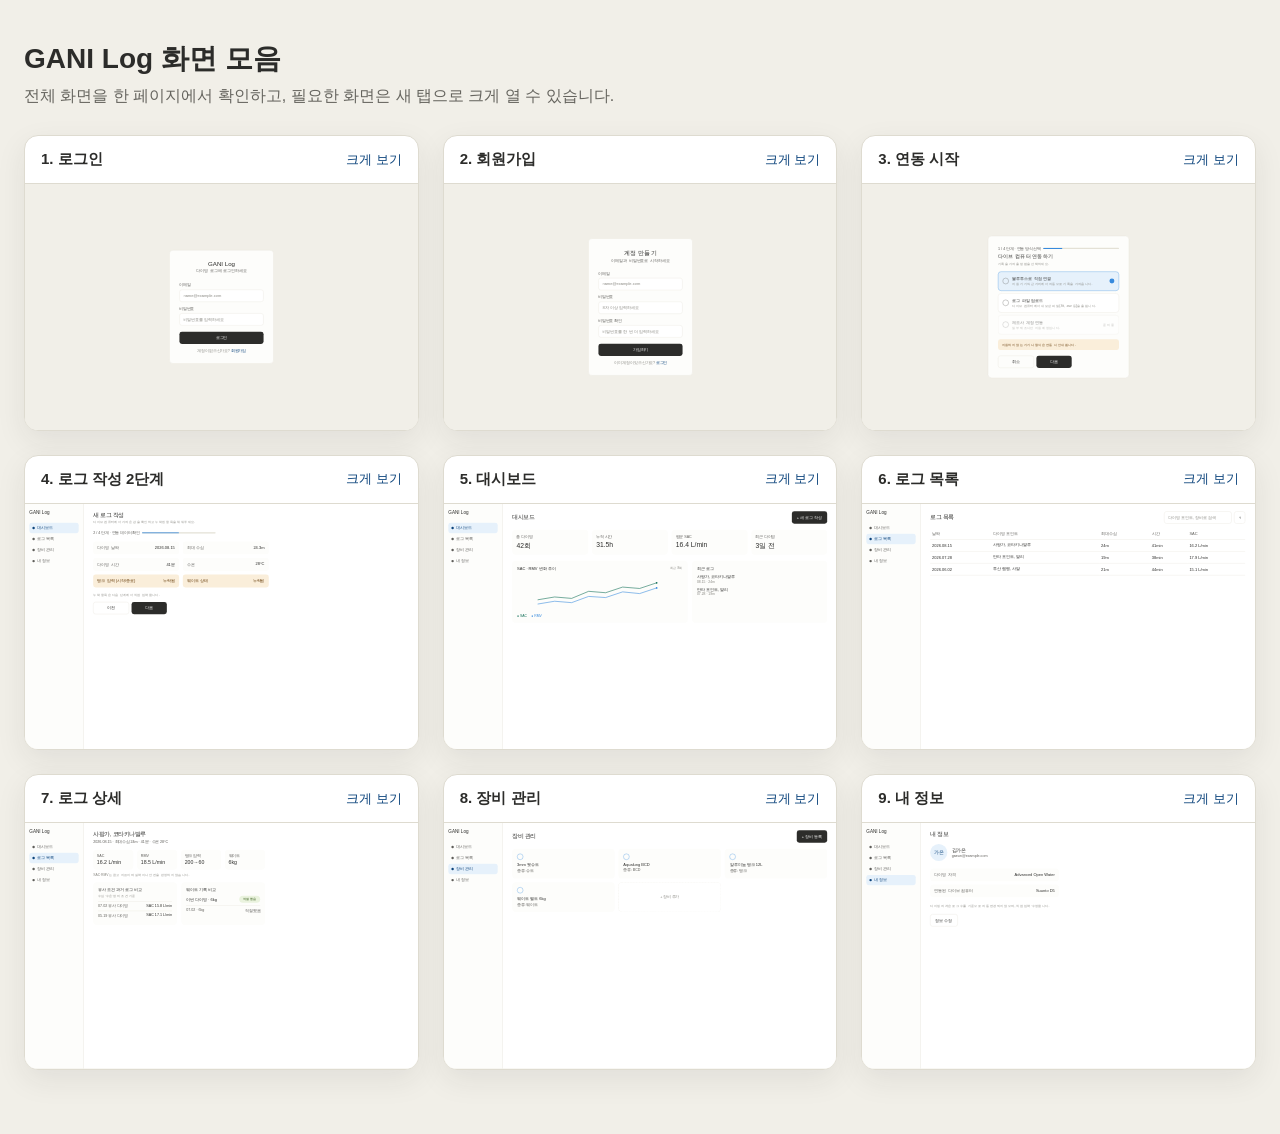
==== files/index.html @ 82be5b34 "Add gallery for all HTML screens" ====
<!doctype html>
<html lang="ko">
  <head>
    <meta charset="UTF-8" />
    <meta name="viewport" content="width=device-width, initial-scale=1" />
    <title>GANI Log 화면 모음</title>
    <style>
      * {
        box-sizing: border-box;
      }

      body {
        margin: 0;
        background: #f1efe8;
        color: #2c2c2a;
        font-family:
          "Pretendard", "Noto Sans KR", "Apple SD Gothic Neo", sans-serif;
      }

      main {
        width: min(1600px, 100%);
        margin: 0 auto;
        padding: 40px 24px 64px;
      }

      header {
        margin-bottom: 28px;
      }

      h1 {
        margin: 0 0 8px;
        font-size: 28px;
      }

      header p {
        margin: 0;
        color: #66655f;
      }

      .gallery {
        display: grid;
        grid-template-columns: repeat(auto-fit, minmax(340px, 1fr));
        gap: 24px;
      }

      .screen {
        overflow: hidden;
        border: 1px solid #dedbd0;
        border-radius: 14px;
        background: #ffffff;
        box-shadow: 0 10px 30px rgba(44, 44, 42, 0.08);
      }

      .screen-title {
        display: flex;
        align-items: center;
        justify-content: space-between;
        padding: 14px 16px;
        border-bottom: 1px solid #dedbd0;
      }

      .screen-title h2 {
        margin: 0;
        font-size: 15px;
      }

      .screen-title a {
        color: #0c447c;
        font-size: 13px;
        text-decoration: none;
      }

      .screen-title a:hover {
        text-decoration: underline;
      }

      .preview {
        position: relative;
        width: 100%;
        overflow: hidden;
        background: #f1efe8;
      }

      iframe {
        position: absolute;
        top: 0;
        left: 0;
        width: 1280px;
        height: 800px;
        border: 0;
        transform-origin: top left;
        pointer-events: none;
      }
    </style>
  </head>
  <body>
    <main>
      <header>
        <h1>GANI Log 화면 모음</h1>
        <p>
          전체 화면을 한 페이지에서 확인하고, 필요한 화면은 새 탭으로 크게 열 수
          있습니다.
        </p>
      </header>

      <section class="gallery" aria-label="GANI Log 화면 미리보기">
        <article class="screen">
          <div class="screen-title">
            <h2>1. 로그인</h2>
            <a href="1-로그인.html" target="_blank">크게 보기</a>
          </div>
          <div class="preview">
            <iframe src="1-로그인.html" title="로그인 화면"></iframe>
          </div>
        </article>
        <article class="screen">
          <div class="screen-title">
            <h2>2. 회원가입</h2>
            <a href="2-회원가입.html" target="_blank">크게 보기</a>
          </div>
          <div class="preview">
            <iframe src="2-회원가입.html" title="회원가입 화면"></iframe>
          </div>
        </article>
        <article class="screen">
          <div class="screen-title">
            <h2>3. 연동 시작</h2>
            <a href="3-연동시작.html" target="_blank">크게 보기</a>
          </div>
          <div class="preview">
            <iframe src="3-연동시작.html" title="연동 시작 화면"></iframe>
          </div>
        </article>
        <article class="screen">
          <div class="screen-title">
            <h2>4. 로그 작성 2단계</h2>
            <a href="4-로그작성-2단계.html" target="_blank">크게 보기</a>
          </div>
          <div class="preview">
            <iframe
              src="4-로그작성-2단계.html"
              title="로그 작성 2단계 화면"
            ></iframe>
          </div>
        </article>
        <article class="screen">
          <div class="screen-title">
            <h2>5. 대시보드</h2>
            <a href="5-대시보드.html" target="_blank">크게 보기</a>
          </div>
          <div class="preview">
            <iframe src="5-대시보드.html" title="대시보드 화면"></iframe>
          </div>
        </article>
        <article class="screen">
          <div class="screen-title">
            <h2>6. 로그 목록</h2>
            <a href="6-로그목록.html" target="_blank">크게 보기</a>
          </div>
          <div class="preview">
            <iframe src="6-로그목록.html" title="로그 목록 화면"></iframe>
          </div>
        </article>
        <article class="screen">
          <div class="screen-title">
            <h2>7. 로그 상세</h2>
            <a href="7-로그상세.html" target="_blank">크게 보기</a>
          </div>
          <div class="preview">
            <iframe src="7-로그상세.html" title="로그 상세 화면"></iframe>
          </div>
        </article>
        <article class="screen">
          <div class="screen-title">
            <h2>8. 장비 관리</h2>
            <a href="8-장비관리.html" target="_blank">크게 보기</a>
          </div>
          <div class="preview">
            <iframe src="8-장비관리.html" title="장비 관리 화면"></iframe>
          </div>
        </article>
        <article class="screen">
          <div class="screen-title">
            <h2>9. 내 정보</h2>
            <a href="9-내정보.html" target="_blank">크게 보기</a>
          </div>
          <div class="preview">
            <iframe src="9-내정보.html" title="내 정보 화면"></iframe>
          </div>
        </article>
      </section>
    </main>

    <script>
      function resizePreviews() {
        document.querySelectorAll(".preview").forEach((preview) => {
          const scale = preview.clientWidth / 1280;
          const iframe = preview.querySelector("iframe");
          preview.style.height = `${800 * scale}px`;
          iframe.style.transform = `scale(${scale})`;
        });
      }

      window.addEventListener("resize", resizePreviews);
      resizePreviews();
    </script>
  </body>
</html>
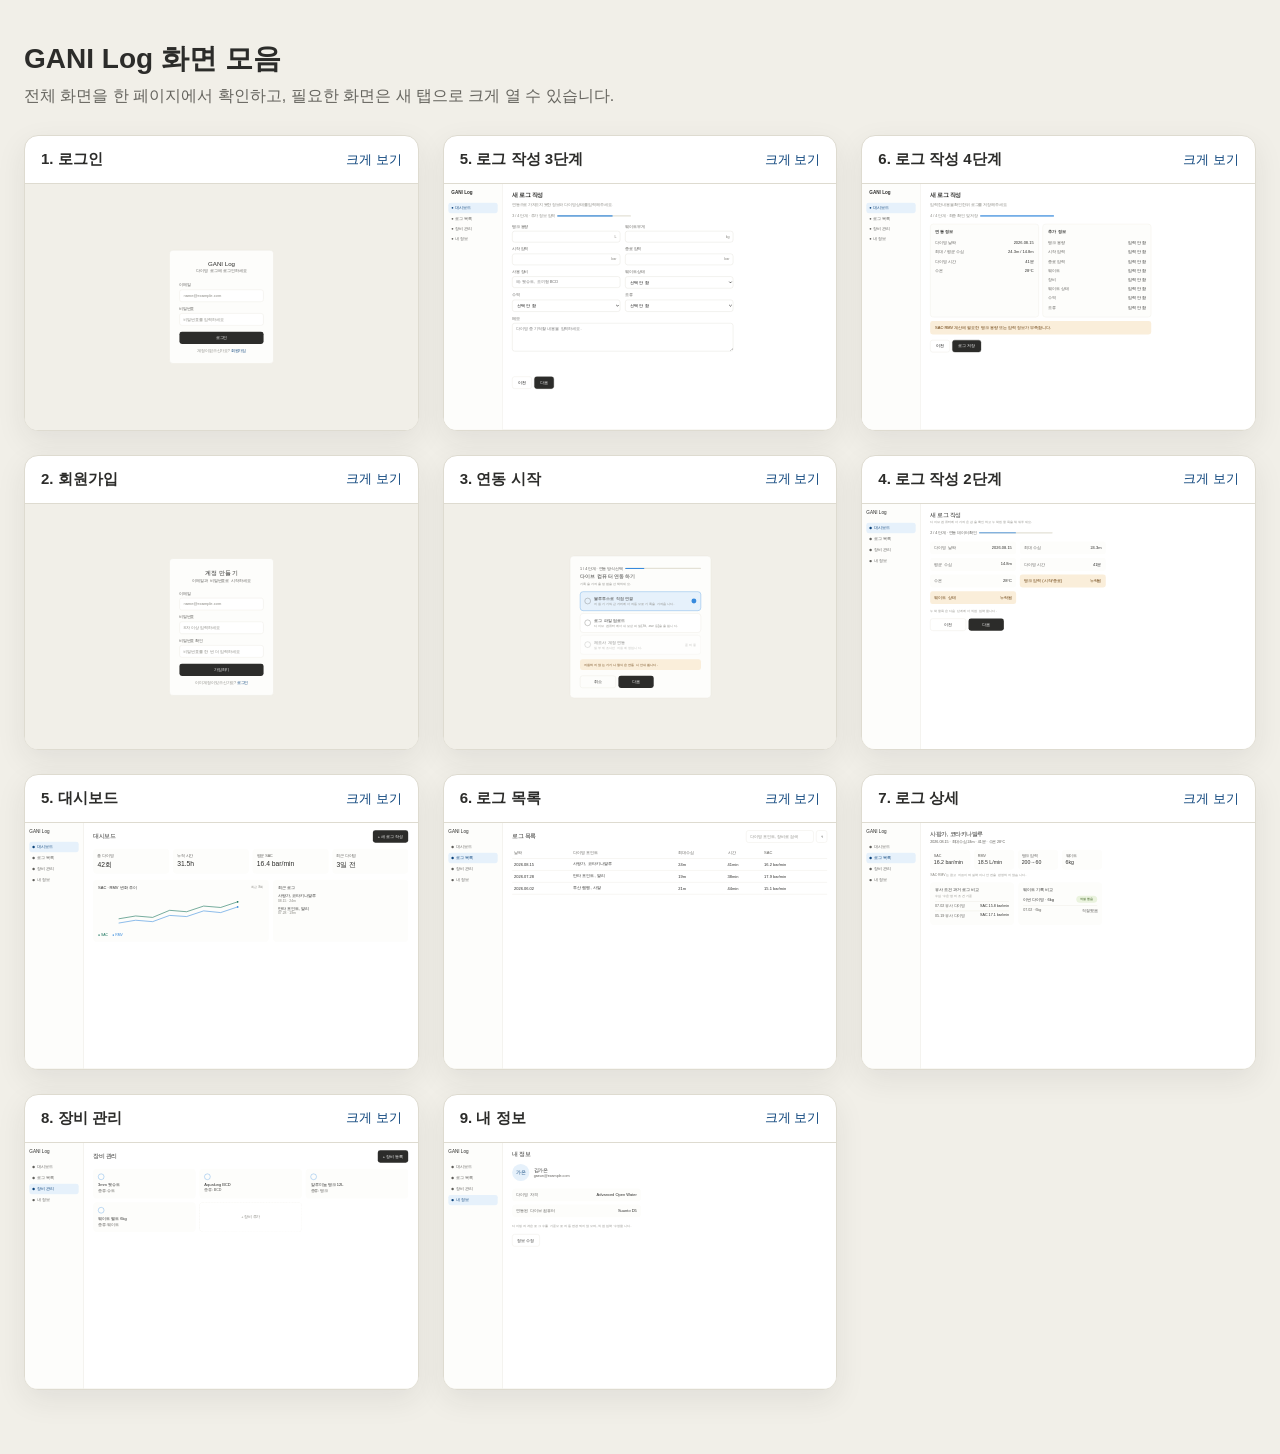
==== commit c257fceb: "Complete dive log steps three and four" ====
--- a/files/index.html
+++ b/files/index.html
@@ -114,6 +114,14 @@
           </div>
         </article>
         <article class="screen">
+          <div class="screen-title"><h2>5. 로그 작성 3단계</h2><a href="10-로그작성-3단계.html" target="_blank">크게 보기</a></div>
+          <div class="preview"><iframe src="10-로그작성-3단계.html" title="로그 작성 3단계 화면"></iframe></div>
+        </article>
+        <article class="screen">
+          <div class="screen-title"><h2>6. 로그 작성 4단계</h2><a href="11-로그작성-4단계.html" target="_blank">크게 보기</a></div>
+          <div class="preview"><iframe src="11-로그작성-4단계.html" title="로그 작성 4단계 화면"></iframe></div>
+        </article>
+        <article class="screen">
           <div class="screen-title">
             <h2>2. 회원가입</h2>
             <a href="2-회원가입.html" target="_blank">크게 보기</a>
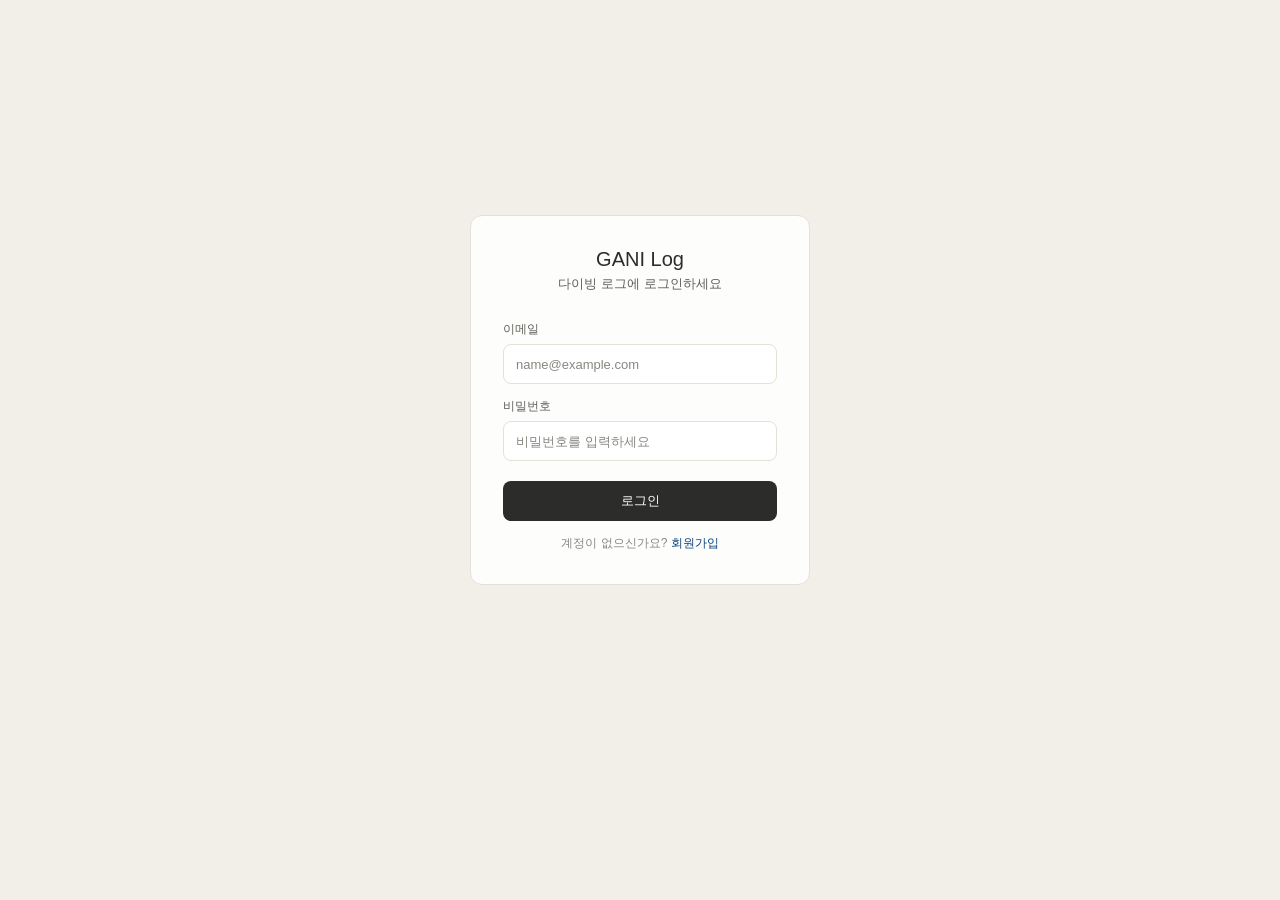
==== commit e8a63b3f: "첫 화면을 로그인으로 변경" ====
--- a/files/index.html
+++ b/files/index.html
@@ -3,214 +3,16 @@
   <head>
     <meta charset="UTF-8" />
     <meta name="viewport" content="width=device-width, initial-scale=1" />
-    <title>GANI Log 화면 모음</title>
-    <style>
-      * {
-        box-sizing: border-box;
-      }
-
-      body {
-        margin: 0;
-        background: #f1efe8;
-        color: #2c2c2a;
-        font-family:
-          "Pretendard", "Noto Sans KR", "Apple SD Gothic Neo", sans-serif;
-      }
-
-      main {
-        width: min(1600px, 100%);
-        margin: 0 auto;
-        padding: 40px 24px 64px;
-      }
-
-      header {
-        margin-bottom: 28px;
-      }
-
-      h1 {
-        margin: 0 0 8px;
-        font-size: 28px;
-      }
-
-      header p {
-        margin: 0;
-        color: #66655f;
-      }
-
-      .gallery {
-        display: grid;
-        grid-template-columns: repeat(auto-fit, minmax(340px, 1fr));
-        gap: 24px;
-      }
-
-      .screen {
-        overflow: hidden;
-        border: 1px solid #dedbd0;
-        border-radius: 14px;
-        background: #ffffff;
-        box-shadow: 0 10px 30px rgba(44, 44, 42, 0.08);
-      }
-
-      .screen-title {
-        display: flex;
-        align-items: center;
-        justify-content: space-between;
-        padding: 14px 16px;
-        border-bottom: 1px solid #dedbd0;
-      }
-
-      .screen-title h2 {
-        margin: 0;
-        font-size: 15px;
-      }
-
-      .screen-title a {
-        color: #0c447c;
-        font-size: 13px;
-        text-decoration: none;
-      }
-
-      .screen-title a:hover {
-        text-decoration: underline;
-      }
-
-      .preview {
-        position: relative;
-        width: 100%;
-        overflow: hidden;
-        background: #f1efe8;
-      }
-
-      iframe {
-        position: absolute;
-        top: 0;
-        left: 0;
-        width: 1280px;
-        height: 800px;
-        border: 0;
-        transform-origin: top left;
-        pointer-events: none;
-      }
-    </style>
+    <title>GANI Log</title>
+    <meta http-equiv="refresh" content="0; url=1-로그인.html" />
+    <script>
+      window.location.replace("1-로그인.html");
+    </script>
   </head>
   <body>
-    <main>
-      <header>
-        <h1>GANI Log 화면 모음</h1>
-        <p>
-          전체 화면을 한 페이지에서 확인하고, 필요한 화면은 새 탭으로 크게 열 수
-          있습니다.
-        </p>
-      </header>
-
-      <section class="gallery" aria-label="GANI Log 화면 미리보기">
-        <article class="screen">
-          <div class="screen-title">
-            <h2>1. 로그인</h2>
-            <a href="1-로그인.html" target="_blank">크게 보기</a>
-          </div>
-          <div class="preview">
-            <iframe src="1-로그인.html" title="로그인 화면"></iframe>
-          </div>
-        </article>
-        <article class="screen">
-          <div class="screen-title"><h2>5. 로그 작성 3단계</h2><a href="10-로그작성-3단계.html" target="_blank">크게 보기</a></div>
-          <div class="preview"><iframe src="10-로그작성-3단계.html" title="로그 작성 3단계 화면"></iframe></div>
-        </article>
-        <article class="screen">
-          <div class="screen-title"><h2>6. 로그 작성 4단계</h2><a href="11-로그작성-4단계.html" target="_blank">크게 보기</a></div>
-          <div class="preview"><iframe src="11-로그작성-4단계.html" title="로그 작성 4단계 화면"></iframe></div>
-        </article>
-        <article class="screen">
-          <div class="screen-title">
-            <h2>2. 회원가입</h2>
-            <a href="2-회원가입.html" target="_blank">크게 보기</a>
-          </div>
-          <div class="preview">
-            <iframe src="2-회원가입.html" title="회원가입 화면"></iframe>
-          </div>
-        </article>
-        <article class="screen">
-          <div class="screen-title">
-            <h2>3. 연동 시작</h2>
-            <a href="3-연동시작.html" target="_blank">크게 보기</a>
-          </div>
-          <div class="preview">
-            <iframe src="3-연동시작.html" title="연동 시작 화면"></iframe>
-          </div>
-        </article>
-        <article class="screen">
-          <div class="screen-title">
-            <h2>4. 로그 작성 2단계</h2>
-            <a href="4-로그작성-2단계.html" target="_blank">크게 보기</a>
-          </div>
-          <div class="preview">
-            <iframe
-              src="4-로그작성-2단계.html"
-              title="로그 작성 2단계 화면"
-            ></iframe>
-          </div>
-        </article>
-        <article class="screen">
-          <div class="screen-title">
-            <h2>5. 대시보드</h2>
-            <a href="5-대시보드.html" target="_blank">크게 보기</a>
-          </div>
-          <div class="preview">
-            <iframe src="5-대시보드.html" title="대시보드 화면"></iframe>
-          </div>
-        </article>
-        <article class="screen">
-          <div class="screen-title">
-            <h2>6. 로그 목록</h2>
-            <a href="6-로그목록.html" target="_blank">크게 보기</a>
-          </div>
-          <div class="preview">
-            <iframe src="6-로그목록.html" title="로그 목록 화면"></iframe>
-          </div>
-        </article>
-        <article class="screen">
-          <div class="screen-title">
-            <h2>7. 로그 상세</h2>
-            <a href="7-로그상세.html" target="_blank">크게 보기</a>
-          </div>
-          <div class="preview">
-            <iframe src="7-로그상세.html" title="로그 상세 화면"></iframe>
-          </div>
-        </article>
-        <article class="screen">
-          <div class="screen-title">
-            <h2>8. 장비 관리</h2>
-            <a href="8-장비관리.html" target="_blank">크게 보기</a>
-          </div>
-          <div class="preview">
-            <iframe src="8-장비관리.html" title="장비 관리 화면"></iframe>
-          </div>
-        </article>
-        <article class="screen">
-          <div class="screen-title">
-            <h2>9. 내 정보</h2>
-            <a href="9-내정보.html" target="_blank">크게 보기</a>
-          </div>
-          <div class="preview">
-            <iframe src="9-내정보.html" title="내 정보 화면"></iframe>
-          </div>
-        </article>
-      </section>
-    </main>
-
-    <script>
-      function resizePreviews() {
-        document.querySelectorAll(".preview").forEach((preview) => {
-          const scale = preview.clientWidth / 1280;
-          const iframe = preview.querySelector("iframe");
-          preview.style.height = `${800 * scale}px`;
-          iframe.style.transform = `scale(${scale})`;
-        });
-      }
-
-      window.addEventListener("resize", resizePreviews);
-      resizePreviews();
-    </script>
+    <p>
+      로그인 화면으로 이동합니다.
+      <a href="1-로그인.html">이동하지 않으면 여기를 눌러주세요.</a>
+    </p>
   </body>
 </html>
